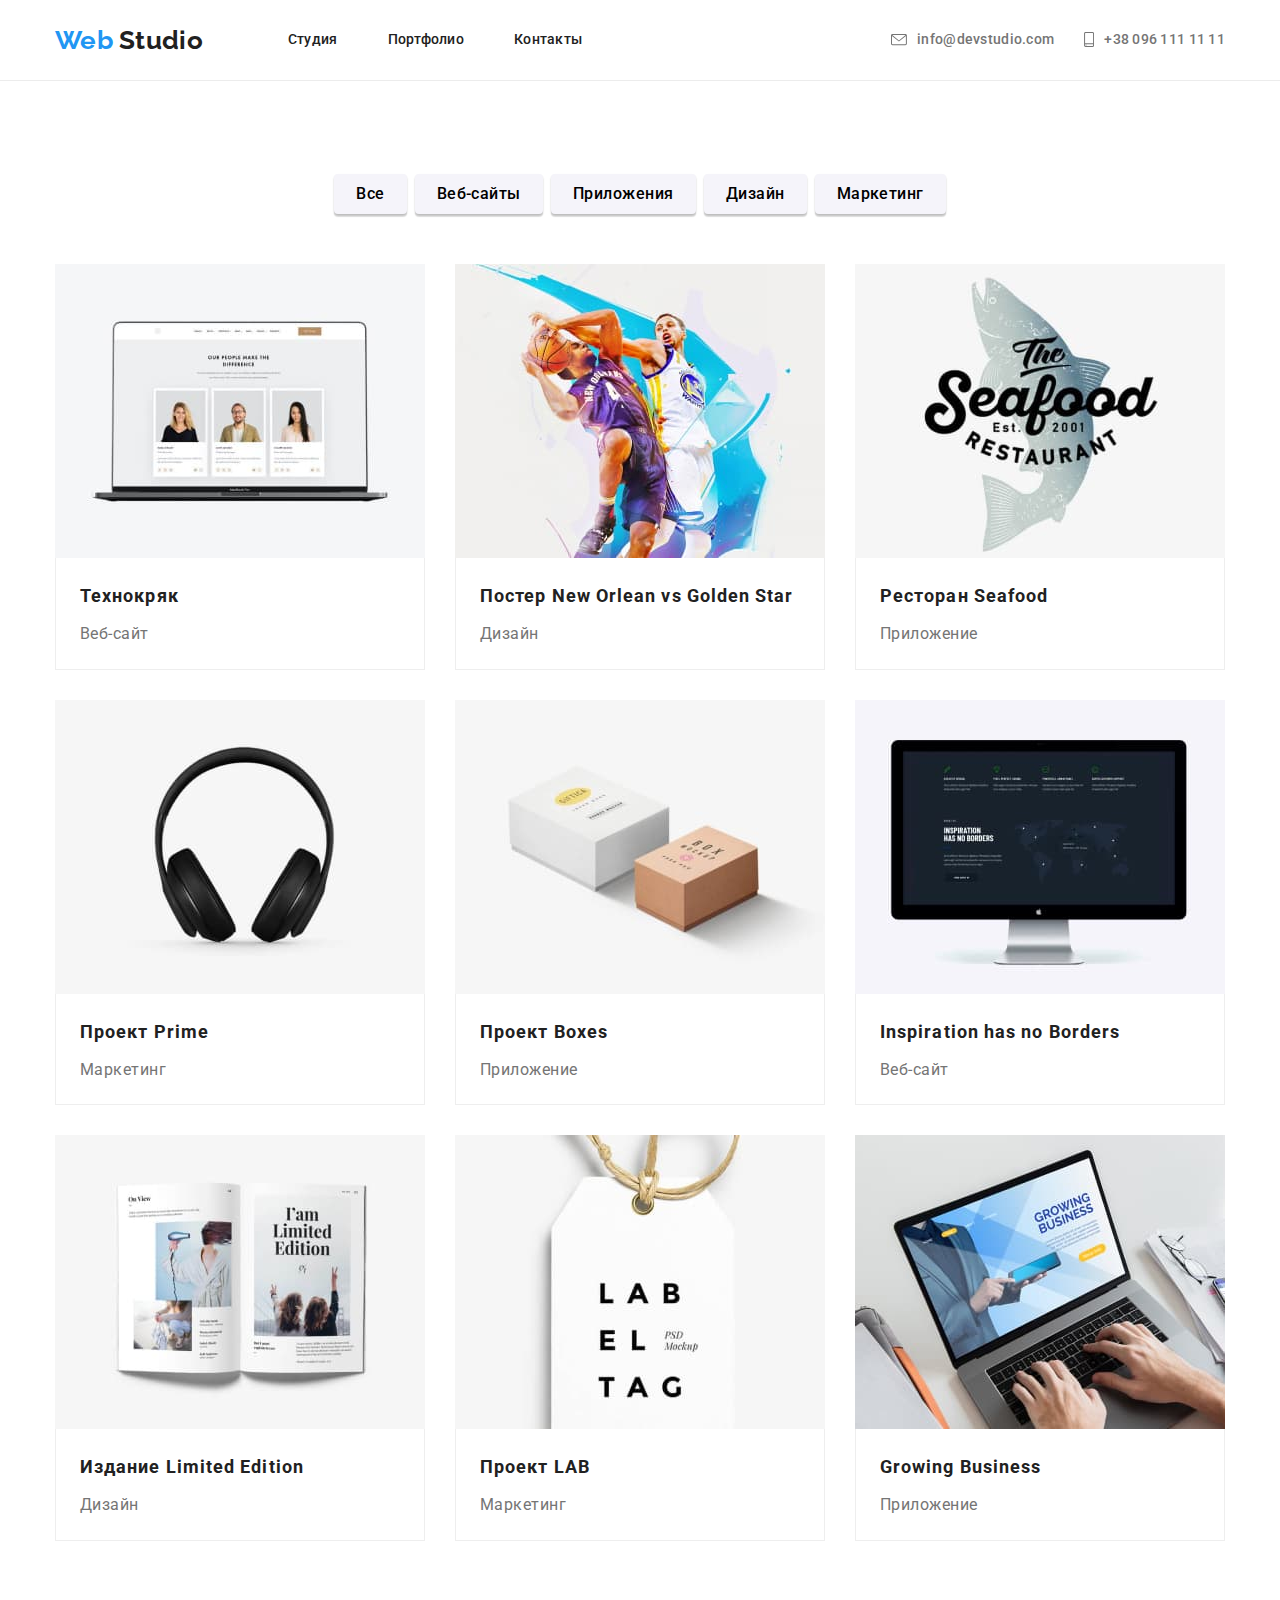
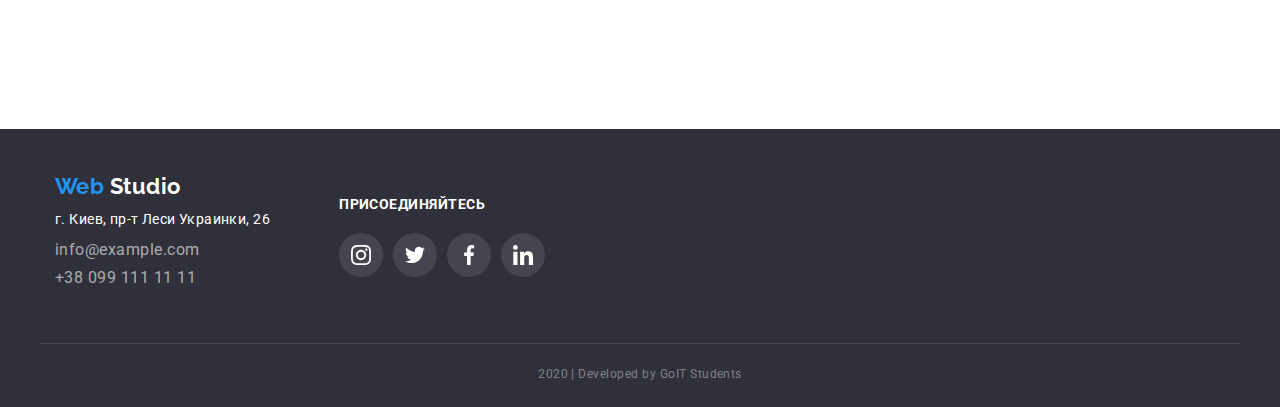
==== portfolio.html @ 7c138698 "Добавляет правильный переход при ХОВЕРЕ на СВГ" ====
<!DOCTYPE html>
<html lang="ru">
  <head>
    <meta charset="UTF-8" />
    <meta name="viewport" content="width=device-width, initial-scale=1.0" />
    <title>Portfolio</title>
    <link
      href="https://fonts.googleapis.com/css2?family=Raleway:wght@700&family=Roboto:wght@400;500;700;900&display=swap"
      rel="stylesheet"
    />
    <link
      rel="stylesheet"
      href="https://cdnjs.cloudflare.com/ajax/libs/modern-normalize/0.6.0/modern-normalize.min.css"
    />

    <link rel="stylesheet" href="./css/styles.css" />
    <!-- <link rel="stylesheet" href="./css/development.css" /> -->
  </head>
  <body>
    <!-- Шапка сайта -->
    <header class="nav">
      <div class="container">
        <nav class="nav-links main">
          <a class="logo" href="./index.html">
            <span class="logo-web">Web</span>
            <span class="logo-studio">Studio</span>
          </a>
          <ul class="nav-list">
            <li class="nav-list-item">
              <a class="item" href="./index.html">Студия</a>
            </li>
            <li class="nav-list-item">
              <a class="item" href="./portfolio.html">Портфолио</a>
            </li>
            <li class="nav-list-item"><a class="item" href="#">Контакты</a></li>
          </ul>

          <ul class="adress">
            <li class="adress-list">
              <a class="adress-header" href="mailto:info@devstudio.com">
                <svg class="icon-header" width="16" height="12">
                  <use href="./images/sprite.svg#icon-letter"></use>
                </svg>
                info@devstudio.com</a
              >
            </li>
            <li class="adress-list">
              <a class="adress-header" href="tel:+380961111111">
                <svg class="icon-header" width="10" height="15">
                  <use href="./images/sprite.svg#icon-smartphone"></use>
                </svg>
                +38 096 111 11 11</a
              >
            </li>
          </ul>
        </nav>
      </div>
    </header>

    <!-- Меин -->
    <main>
      <!-- Виды услуг -->
      <section class="container services">
        <h1 class="service-title">Наши работы</h1>
        <div class="service-div">
          <ul class="list-services">
            <li class="list-filter">
              <button class="filter" type="button">Все</button>
            </li>
            <li class="list-filter">
              <button class="filter" type="button">Веб-сайты</button>
            </li>
            <li class="list-filter">
              <button class="filter" type="button">
                Приложения
              </button>
            </li>
            <li class="list-filter">
              <button class="filter" type="button">Дизайн</button>
            </li>
            <li class="list-filter">
              <button class="filter" type="button">Маркетинг</button>
            </li>
          </ul>
        </div>

        <!-- Список проектов -->
        <div class="wrap-container">
          <ul class="list-projects">
            <li class="card">
              <a class="projects-item" href="#">
                <div class="projects-thumb">
                  <img
                    src="./images/technokryak.jpg"
                    alt="Сотрудники компании Технокряк"
                    width="370"
                    height="294"
                  />
                  <div class="projects-overlay">
                    <p class="hover-shadow">
                      Технокряк это современная площадка распространения
                      коронавируса. Компании используют эту платформу для
                      цифрового шпионажа и атак на защищённые сервера
                      конкурентов.
                    </p>
                  </div>
                </div>
                <div class="card-content">
                  <h2 class="title-projects">Технокряк</h2>
                  <p class="portfolio">Веб-сайт</p>
                </div>
              </a>
            </li>
            <li class="card">
              <a class="projects-item" href="#">
                <div class="projects-thumb">
                  <img
                    src="./images/neworleannba.jpg"
                    alt="Баскетболисты"
                    width="370"
                    height="294"
                  />
                  <div class="projects-overlay">
                    <p class="hover-shadow">
                      Технокряк это современная площадка распространения
                      коронавируса. Компании используют эту платформу для
                      цифрового шпионажа и атак на защищённые сервера
                      конкурентов.
                    </p>
                  </div>
                </div>
                <div class="card-content">
                  <h2 class="title-projects">
                    Постер New Orlean vs Golden Star
                  </h2>
                  <p class="portfolio">Дизайн</p>
                </div>
              </a>
            </li>
            <li class="card">
              <a class="projects-item" href="#">
                <div class="projects-thumb">
                  <img
                    src="./images/restoranseafood.jpg"
                    alt="Ресторан Seafood"
                    width="370"
                    height="294"
                  />
                  <div class="projects-overlay">
                    <p class="hover-shadow">
                      Технокряк это современная площадка распространения
                      коронавируса. Компании используют эту платформу для
                      цифрового шпионажа и атак на защищённые сервера
                      конкурентов.
                    </p>
                  </div>
                </div>
                <div class="card-content">
                  <h2 class="title-projects">Ресторан Seafood</h2>
                  <p class="portfolio">Приложение</p>
                </div>
              </a>
            </li>
            <li class="card">
              <a class="projects-item" href="#">
                <div class="projects-thumb">
                  <img
                    src="./images/proektprime.jpg"
                    alt="Наушники"
                    width="370"
                    height="294"
                  />
                  <div class="projects-overlay">
                    <p class="hover-shadow">
                      Технокряк это современная площадка распространения
                      коронавируса. Компании используют эту платформу для
                      цифрового шпионажа и атак на защищённые сервера
                      конкурентов.
                    </p>
                  </div>
                </div>
                <div class="card-content">
                  <h2 class="title-projects">Проект Prime</h2>
                  <p class="portfolio">Маркетинг</p>
                </div>
              </a>
            </li>
            <li class="card">
              <a class="projects-item" href="#">
                <div class="projects-thumb">
                  <img
                    src="./images/proektboxes.jpg"
                    alt="Две коробки"
                    width="370"
                    height="294"
                  />
                  <div class="projects-overlay">
                    <p class="hover-shadow">
                      Технокряк это современная площадка распространения
                      коронавируса. Компании используют эту платформу для
                      цифрового шпионажа и атак на защищённые сервера
                      конкурентов.
                    </p>
                  </div>
                </div>
                <div class="card-content">
                  <h2 class="title-projects">Проект Boxes</h2>
                  <p class="portfolio">Приложение</p>
                </div>
              </a>
            </li>
            <li class="card">
              <a class="projects-item" href="#">
                <div class="projects-thumb">
                  <img
                    src="./images/monitor.jpg"
                    alt="Монитор"
                    width="370"
                    height="294"
                  />
                  <div class="projects-overlay">
                    <p class="hover-shadow">
                      Технокряк это современная площадка распространения
                      коронавируса. Компании используют эту платформу для
                      цифрового шпионажа и атак на защищённые сервера
                      конкурентов.
                    </p>
                  </div>
                </div>
                <div class="card-content">
                  <h2 class="title-projects">Inspiration has no Borders</h2>
                  <p class="portfolio">Веб-сайт</p>
                  <!--  -->
                </div>
              </a>
            </li>
            <li class="card">
              <a class="projects-item" href="#">
                <div class="projects-thumb">
                  <img
                    src="./images/izdanielimited.jpg"
                    alt="Раскрытая книга"
                    width="370"
                    height="294"
                  />
                  <div class="projects-overlay">
                    <p class="hover-shadow">
                      Технокряк это современная площадка распространения
                      коронавируса. Компании используют эту платформу для
                      цифрового шпионажа и атак на защищённые сервера
                      конкурентов.
                    </p>
                  </div>
                </div>
                <div class="card-content">
                  <h2 class="title-projects">Издание Limited Edition</h2>
                  <p class="portfolio">Дизайн</p>
                </div>
              </a>
            </li>
            <li class="card">
              <a class="projects-item" href="#">
                <div class="projects-thumb">
                  <img
                    src="./images/proectlab.jpg"
                    alt="Лейба"
                    width="370"
                    height="294"
                  />
                  <div class="projects-overlay">
                    <p class="hover-shadow">
                      Технокряк это современная площадка распространения
                      коронавируса. Компании используют эту платформу для
                      цифрового шпионажа и атак на защищённые сервера
                      конкурентов.
                    </p>
                  </div>
                </div>
                <div class="card-content">
                  <h2 class="title-projects">Проект LAB</h2>
                  <p class="portfolio">Маркетинг</p>
                </div>
              </a>
            </li>
            <li class="card">
              <a class="projects-item" href="#">
                <div class="projects-thumb">
                  <img
                    src="./images/growingbusiness.jpg"
                    alt="Ноутбук"
                    width="370"
                    height="294"
                  />
                  <div class="projects-overlay">
                    <p class="hover-shadow">
                      Технокряк это современная площадка распространения
                      коронавируса. Компании используют эту платформу для
                      цифрового шпионажа и атак на защищённые сервера
                      конкурентов.
                    </p>
                  </div>
                </div>
                <div class="card-content">
                  <h2 class="title-projects">Growing Business</h2>
                  <p class="portfolio">Приложение</p>
                </div>
              </a>
            </li>
          </ul>
        </div>
      </section>
    </main>

    <!-- Футер -->
    <footer class="footer">
      <div class="container bottom">
        <div class="footer-container-first">
          <p class="logo-footer">
            <span class="logo-web">Web</span>
            <span class="logo-studio-footer">Studio</span>
          </p>
          <address class="adress-footer">
            <a class="footer-contacts" href="#"
              >г. Киев, пр-т Леси Украинки, 26</a
            >
          </address>
          <ul class="footer-padding">
            <li class="footer-mail">
              <a href="mailto:info@example.com">info@example.com</a>
            </li>
            <li class="footer-tel">
              <a href="tel:+380991111111">+38 099 111 11 11</a>
            </li>
          </ul>
        </div>

        <div class="footer-container-second">
          <p class="connect"><b>присоединяйтесь</b></p>
          <ul class="footer-list">
            <li class="social-list">
              <a class="social-links-footer" href="#" aria-label="Instagram">
                <svg class="icon instagram-footer">
                  <use href="./images/sprite.svg#icon-instagram"></use>
                </svg>
              </a>
            </li>
            <li class="social-list">
              <a
                class="social-links-footer twitter-footer"
                href="#"
                aria-label="Twitter"
              >
                <svg class="icon twitter-footer">
                  <use href="./images/sprite.svg#icon-twitter"></use>
                </svg>
              </a>
            </li>
            <li class="social-list">
              <a
                class="social-links-footer facebook-footer"
                href="#"
                aria-label="Facebook"
              >
                <svg class="icon facebook-footer">
                  <use href="./images/sprite.svg#icon-facebook"></use>
                </svg>
              </a>
            </li>
            <li class="social-list">
              <a
                class="social-links-footer linkedin-footer"
                href="#"
                aria-label="Linkedin"
              >
                <svg class="icon linkedin-footer">
                  <use href="./images/sprite.svg#icon-linkedin"></use>
                </svg>
              </a>
            </li>
          </ul>
        </div>
      </div>
      <p class="copyright">2020 | Developed by GoIT Students</p>
    </footer>
  </body>
</html>
---- css/styles.css ----
:root {
  --title-text-color-primary: #212121;
  --title-text-color-secondary: #757575;
  --accent-color: #2196f3;
  --primary-white-color: #ffffff;
  --secondary-gray-color: #f5f4fa;
  --footer-color: #2f303a;
  --timing-function: cubic-bezier(0.4, 0, 0.2, 1);
  --svg-main-color: #afb1b8;
}

html {
  box-sizing: border-box;
}

*,
*:before,
*:after {
  box-sizing: inherit;
}

/* Основные цвета на странице */
body {
  background-color: var(--primary-white-color);
  color: var(--title-text-color-primary);
  font-family: Roboto, sans-serif;
  letter-spacing: 0.03em;
}

button {
  border: none;
  outline: none;
  background-color: none;

  font-family: inherit;
  font-weight: 500;
  font-size: 16px;
  line-height: 1.62;
  letter-spacing: 0.03em;

  cursor: pointer;
}

a {
  text-decoration: none;
  color: inherit;
}

address {
  font-style: inherit;
}

* {
  margin: 0;
  padding: 0;
}

footer {
  background-color: var(--footer-color);
}

img {
  display: block;
  min-width: 100%;
  height: auto;
}
/* Хэдер INDEX и PORTFOLIO*/
.nav {
  font-weight: 500;
  font-size: 14px;
  line-height: 1.14;
  letter-spacing: 0.02em;
  margin: auto;

  border-bottom: 1px solid #ececec;
}

.container {
  padding-left: 15px;
  padding-right: 15px;

  width: 1200px;

  margin: auto;
}

.container.main,
.container.apps,
.container.team,
.container.clients {
  text-align: center;
}

.container-footer {
  display: flex;
  align-items: center;
}

.our-team {
  background-color: var(--secondary-gray-color);
}

.margin-item {
  padding-top: 94px;
  padding-bottom: 50px;

  font-size: 36px;
  line-height: 1.17;
}

.nav-links {
  display: flex;
  align-items: center;
}

.services {
  margin-bottom: 94px;
}

.service-div {
  display: flex;
  justify-content: center;

  padding-top: 93px;
  padding-bottom: 50px;
}

.padding-item {
  padding-top: 94px;
  padding-bottom: 50px;

  font-size: 36px;
  line-height: 1.17;
}

/* Лого INDEX и PORTFOLIO*/
.logo {
  display: block;
  margin-right: 85px;

  font-family: Raleway;
  font-weight: 700;
  font-size: 26px;
  line-height: 1.19;
}

.logo-web {
  color: var(--accent-color);
}

.logo-studio {
  color: var(--title-text-color-primary);
}

.logo-footer {
  padding-bottom: 8px;

  font-family: Raleway;
  font-weight: 700;
  font-size: 22px;
  line-height: 1.18;
  text-decoration: none;
}

.logo-studio-footer {
  color: var(--primary-white-color);
}

/* Навигация */

.nav-list {
  list-style: none;

  display: flex;
}

.nav-list-item {
  margin-right: 50px;
}

.nav-list-item:last-child {
  margin-right: 0;
}

.item {
  position: relative;
  display: block;
  padding-top: 32px;
  padding-bottom: 32px;

  color: var(--title-text-color-primary);
  text-decoration: none;

  transition: color 250ms var(--timing-function);
}

.item:hover,
.item:focus {
  color: var(--accent-color);
}

.item:after,
.item:after {
  position: absolute;
  content: "";
  bottom: 0;
  left: 0;

  opacity: 0;

  height: 4px;
  width: 100%;
  background-color: var(--accent-color);
  border-radius: 2px;

  transition: opacity 250ms var(--timing-function);
}

.item:hover:after,
.item:focus:after {
  opacity: 1;
}

/* Адресс INDEX и PORTFOLIO */

.adress {
  list-style: none;

  display: flex;
  margin-left: auto;
}

.adress-list {
  margin-right: 30px;
}

.adress-list:last-child {
  margin-right: 0;
}

.adress-header {
  color: var(--title-text-color-secondary);

  display: inline-flex;
  align-items: center;
  padding-top: 32px;
  padding-bottom: 32px;

  transition: --color4 250ms var(--timing-function),
    color 250ms var(--timing-function);
}

.adress-header:hover,
.adress-header:focus-within {
  color: var(--accent-color);
  --color4: var(--accent-color);
}

/* Оформление иконок Studio */

.social-links {
  display: flex;
  justify-content: center;
  align-items: center;
  height: 44px;
  width: 44px;

  border-radius: 50%;

  padding: 0;
  border: none;

  transition: background-color 250ms var(--timing-function),
    --color3 250ms var(--timing-function);
}

.social-links:hover,
.social-links:focus {
  background-color: var(--accent-color);
  --color3: var(--primary-white-color);
}

.icon {
  width: 20px;
  height: 20px;

  fill: var(--svg-main-color);
  transition: fill 250ms var(--timing-function);
}

.icon-header {
  margin-right: 10px;
  fill: currentColor;
}

.social-links:hover .icon,
.social-links:focus .icon {
  fill: var(--primary-white-color);
}

/* Оформление ИКОНОК в НАШИ КЛИЕНТЫ */

.icon-customers {
  fill: var(--svg-main-color);
  transition: fill 250ms var(--timing-function);
}

.customers:hover .icon-customers,
.customers:focus .icon-customers {
  fill: var(--accent-color);
}

.adress-footer {
  color: var(--primary-white-color);
  padding-bottom: 9px;
}

.footer-contacts {
  font-size: 14px;
  line-height: 1.71;

  letter-spacing: 0.03em;

  color: var(--primary-white-color);

  transition: color 250ms var(--timing-function);
}

.footer-contacts:hover,
.footer-contacts:focus {
  color: var(--accent-color);
}

.footer-mail {
  color: rgba(255, 255, 255, 0.6);
  padding-bottom: 9px;
  transition: color 250ms var(--timing-function);
}

.footer-mail:hover,
.footer-mail:focus-within {
  color: var(--accent-color);
}

.footer-tel {
  color: rgba(255, 255, 255, 0.6);
  transition: color 250ms var(--timing-function);
}

.footer-tel:hover,
.footer-tel:focus-within {
  color: var(--accent-color);
}

.footer-padding {
  padding-bottom: 28px;
  list-style: none;
}

/* Main INDEX */

.main-title {
  color: var(--primary-white-color);

  font-weight: 900;
  font-size: 44px;
  line-height: 1.36;
  letter-spacing: 0.06em;
  text-transform: uppercase;

  padding-top: 200px;
  padding-bottom: 30px;

  width: 696px;

  margin-left: auto;
  margin-right: auto;
}

.button-primary {
  display: inline-block;

  min-width: 200px;

  margin-bottom: 200px;

  border-radius: 4px;

  box-shadow: 0px 4px 4px rgba(0, 0, 0, 0.15);

  line-height: 3;

  color: var(--primary-white-color);
  background-color: var(--accent-color);
}

.button-primary:hover {
  color: var(--accent-color);
  background-color: var(--primary-white-color);
}

/* Main PORTFOLIO */

.filter {
  background-color: var(--secondary-gray-color);
  font-weight: 500;
  font-size: 16px;
  line-height: 1.73;

  border-radius: 4px;

  box-shadow: 0px 2px 2px rgba(0, 0, 0, 0.12), 0px 1px 2px rgba(0, 0, 0, 0.08),
    0px 3px 1px rgba(0, 0, 0, 0.1);

  padding: 6px 22px;

  transition: color 250ms var(--timing-function),
    background-color 250ms var(--timing-function);
}

.filter:hover,
.filter:focus {
  color: var(--primary-white-color);
  background-color: var(--accent-color);
}

.filter-item {
  margin-bottom: 50px;
}

.list-filter {
  margin-right: 8px;
}

.list-filter:last-child {
  margin-right: 0;
}

.list-projects {
  list-style: none;
  display: flex;
  flex-wrap: wrap;
}

.wrap-container {
  padding-bottom: 94px;
}

.projects-item {
  text-decoration: none;
  display: block;
}

.title-projects {
  font-size: 18px;
  line-height: 2;
  letter-spacing: 0.06em;

  padding-bottom: 5px;
}

.portfolio {
  color: var(--title-text-color-secondary);
  font-size: 16px;
  line-height: 1.87;
}

.card {
  width: 370px;
  margin-right: 30px;
  margin-bottom: 30px;
}

.card-content {
  border-left: 1px solid #eeeeee;
  border-right: 1px solid #eeeeee;
  border-bottom: 1px solid #eeeeee;
  padding: 20px 24px;
}

.card:nth-child(3n) {
  margin-right: 0;
}

.card:nth-last-child(-n + 3) {
  margin-bottom: 0;
}

.card:hover {
  box-shadow: 1px 4px 6px rgba(0, 0, 0, 0.16), 0px 4px 4px rgba(0, 0, 0, 0.06),
    0px 1px 1px rgba(0, 0, 0, 0.12);
}

/* Блок с картинкой в карточке */

.projects-thumb {
  position: relative;
  overflow: hidden;
}

.projects-overlay {
  position: absolute;

  width: 100%;
  height: 100%;

  background-color: rgba(33, 150, 243, 0.9);
  color: var(--primary-white-color);

  transition: transform 250ms var(--timing-function);
}

.card:hover .projects-overlay,
.card:focus-within .projects-overlay {
  transform: translateY(-100%);
}

.hover-shadow {
  position: absolute;
  display: flex;

  padding: 63px 24px;
  font-size: 18px;
  line-height: 1.56;
}

.service-title {
  display: none;
}

/* Преимущества INDEX */

.advantage {
  color: var(--title-text-color-primary);
}

.advantage-upper-title {
  position: absolute;
  width: 1px;
  height: 1px;
  margin: -1px;
  border: 0;
  padding: 0;
  clip: rect(0 0 0 0);
  overflow: hidden;
}

.advantage-bottom-title {
  margin-bottom: 10px;
}

.list {
  list-style: none;
  display: flex;

  padding-top: 94px;
  padding-bottom: 94px;
}

.list-employment {
  list-style: none;
  display: flex;

  padding-bottom: 94px;
}

.list-team {
  list-style: none;
  display: flex;

  padding-bottom: 94px;
}

.list-services {
  list-style: none;
  display: flex;
}

.clients-list-item {
  display: block;
  margin-right: 30px;
  background-color: #ffffff;
}

.list-item {
  display: block;
  margin-right: 30px;
  background-color: #ffffff;
}

.list-advantage {
  margin-right: 30px;
}

.list-advantage:last-child {
  margin: 0;
}

/* Оформление иконок */

.list-advantage div {
  display: flex;
  justify-content: center;
  align-items: center;
  height: 120px;
  background-color: var(--secondary-gray-color);
  border-radius: 4px;

  margin-bottom: 30px;
}

.icon-advantage {
  width: 70px;
  height: 70px;
}

.list-team > .list-item {
  box-shadow: 0px 2px 1px rgba(0, 0, 0, 0.2), 0px 1px 1px rgba(0, 0, 0, 0.14),
    0px 1px 3px rgba(0, 0, 0, 0.12);
  border-radius: 0px 0px 4px 4px;
}

.list-item:last-child {
  margin-right: 0;
}

.list-clients {
  list-style: none;
  display: flex;
  justify-content: space-between;

  padding-bottom: 94px;
}

.list-workers {
  list-style: none;
  display: flex;
  justify-content: center;

  padding-bottom: 24px;
}

.list-workers > li {
  margin-right: 10px;
}

.list-workers > li:last-child {
  margin-right: 0;
}

.advantage-words {
  color: var(--title-text-color-secondary);
}

/* Наша команда INDEX */

.workers {
  font-weight: 500;
  font-size: 16px;
  line-height: 1.19;

  padding-top: 30px;
  padding-bottom: 10px;
}

.speciality {
  color: var(--title-text-color-secondary);

  padding-bottom: 16px;
}

/* Клиенты INDEX */

.customers {
  display: flex;
  justify-content: center;
  align-items: center;
  width: 170px;
  height: 90px;
  color: var(--title-text-color-secondary);

  border: 1px solid #afb1b8;
  box-sizing: border-box;
  border-radius: 4px;

  transition: --color2 250ms var(--timing-function),
    --color3 250ms var(--timing-function),
    border-color 250ms var(--timing-function);
}

.customers:hover,
.customers:focus {
  border-color: var(--accent-color);
  --color2: var(--accent-color);
  --color3: var(--accent-color);
}

/* Футер INDEX и PORTFOLIO */

footer > .container {
  display: flex;
  align-items: center;

  border-bottom: 1px solid rgba(255, 255, 255, 0.1);
}

.connect {
  color: var(--primary-white-color);
  font-size: 14px;
  line-height: 1.14;
  text-transform: uppercase;

  padding-bottom: 20px;
}

.footer-list {
  list-style: none;
  display: flex;
}

.footer-container-first {
  padding-top: 45px;
  padding-bottom: 28px;

  margin-right: 69px;
}

.footer-container-second {
  padding-top: 57px;
  padding-bottom: 56px;
}

.social-links-footer {
  display: flex;
  justify-content: center;
  align-items: center;
  height: 44px;
  width: 44px;

  background-color: rgba(255, 255, 255, 0.1);
  border-radius: 50%;
  color: var(--primary-white-color);

  padding: 0;
  border: none;

  transition: background-color 250ms var(--timing-function);
}

.social-list:hover .social-links-footer,
.social-list:focus-within .socila-links-footer {
  background-color: var(--accent-color);
}

.instagram-footer,
.twitter-footer,
.facebook-footer,
.linkedin-footer {
  fill: var(--primary-white-color);
}

.social-list {
  margin-right: 10px;
}

.social-list:last-child {
  margin-right: 0;
}

.copyright {
  color: rgba(255, 255, 255, 0.4);

  font-size: 12px;
  line-height: 2;

  padding-top: 18px;
  padding-bottom: 21px;

  text-align: center;
}

footer > .container {
  border-bottom: 1px solid rgba(255, 255, 255, 0.1);
}

/* Фоновое изображение */
.main-foto {
  height: 600px;
  max-width: 1600px;
  background-image: linear-gradient(
      to right,
      rgba(47, 48, 58, 0.8),
      rgba(47, 48, 58, 0.8)
    ),
    url("../images/header.jpg");
  background-color: #2f303a;

  margin-right: auto;
  margin-left: auto;
  background-position: center;
}

/* Текст поверх картинки в Чем мы занимаемся */

.product-thumb {
  position: relative;
}

.absolute {
  display: flex;
  align-items: center;
  justify-content: center;

  position: absolute;
  bottom: 0;
  left: 50%;
  transform: translateX(-50%);

  min-width: 100%;
  min-height: 70px;
  font-weight: bold;
  font-size: 14px;
  line-height: 1.14;
  letter-spacing: 0.03em;
  text-transform: uppercase;
  color: var(--primary-white-color);

  background-image: linear-gradient(
    to right,
    rgba(47, 48, 58, 0.8),
    rgba(47, 48, 58, 0.8)
  );
}
---- css/development.css ----
.container {
  outline: 2px solid tomato;
}
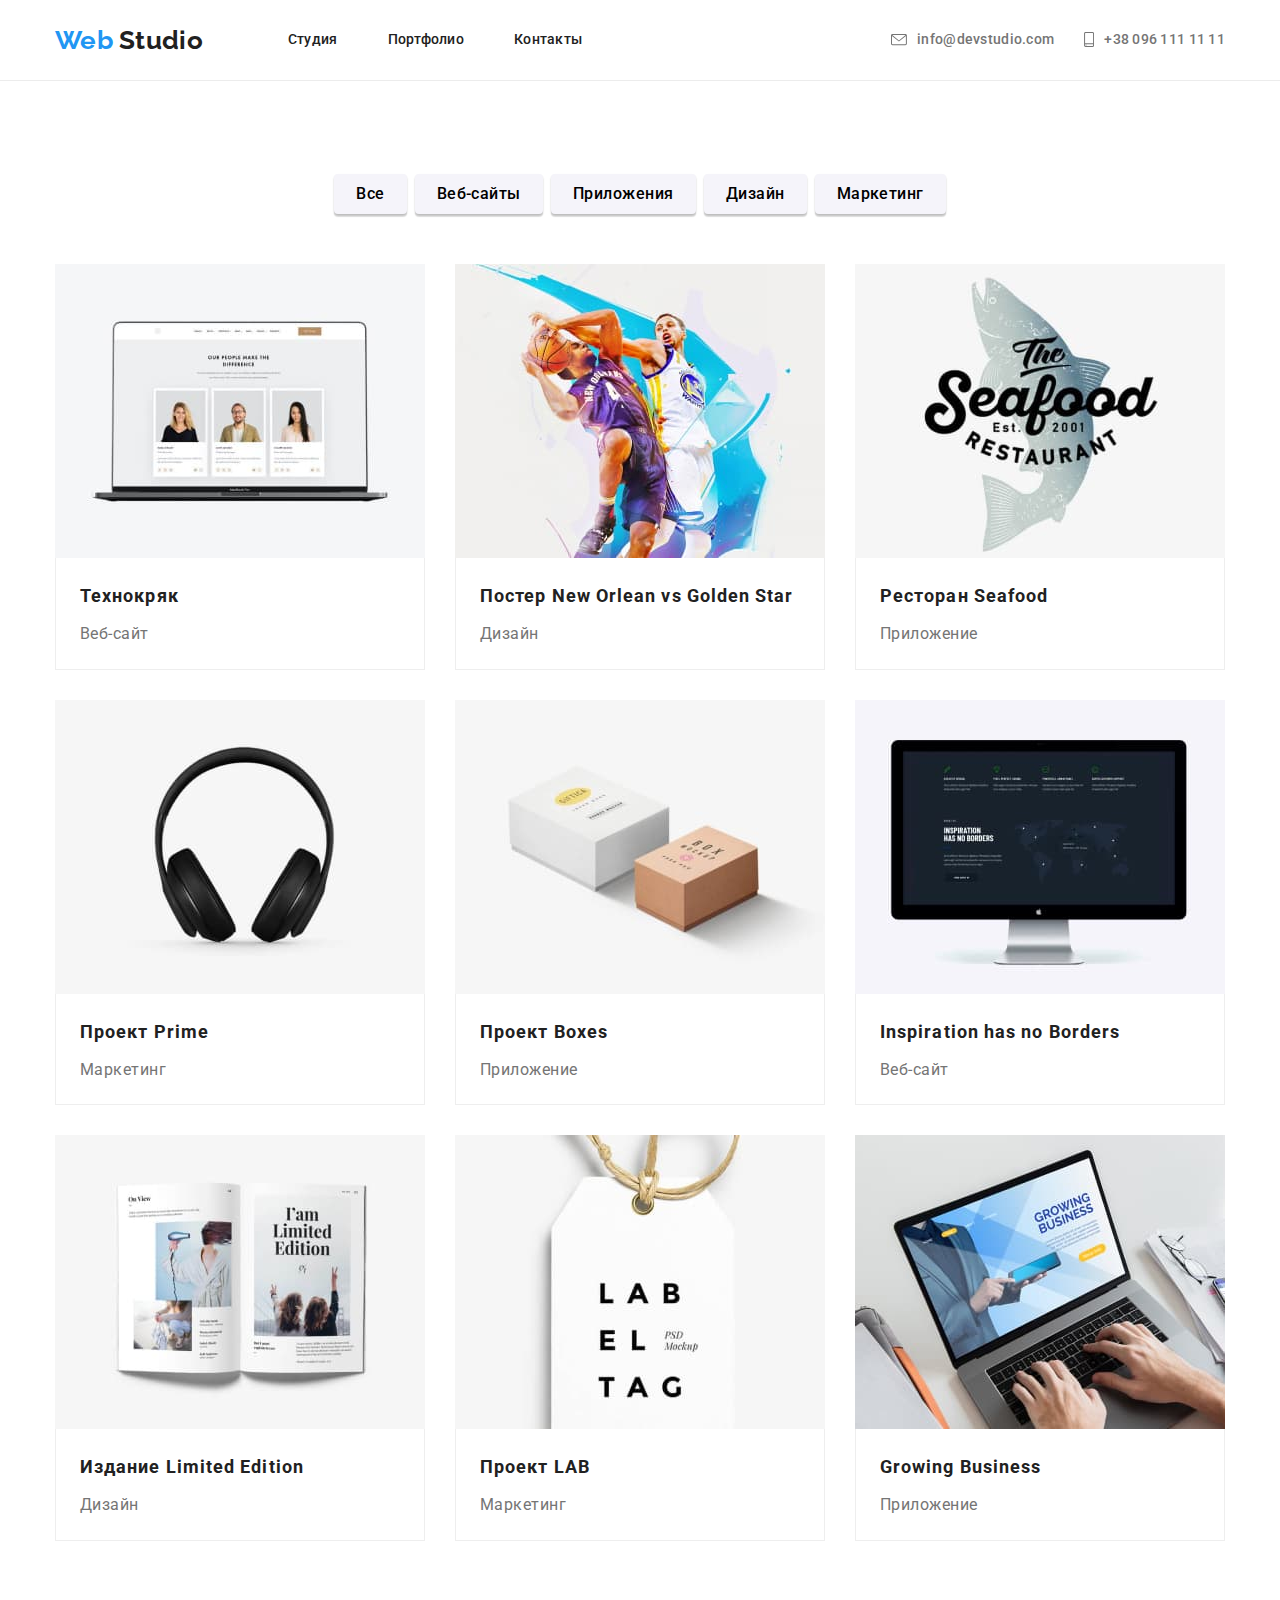
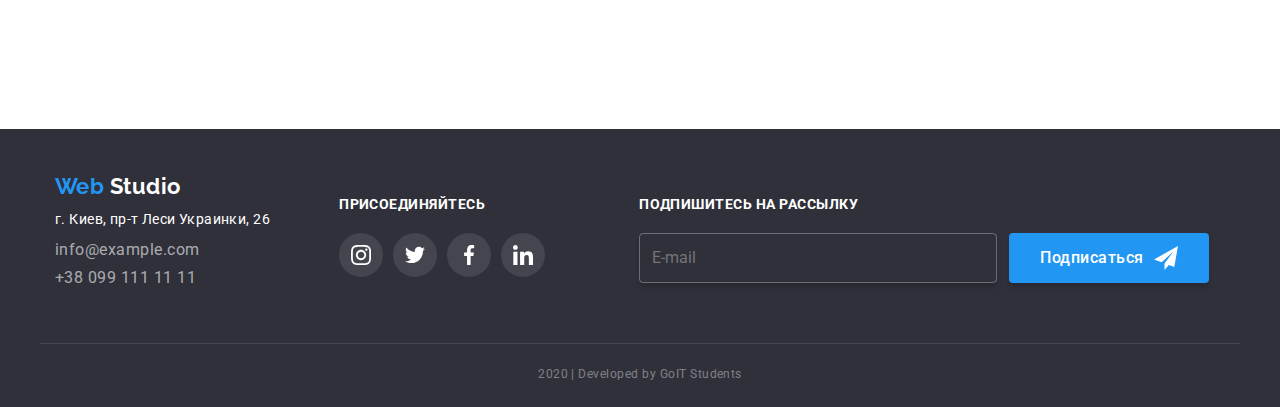
==== commit 2a065eeb: "Добавляет в модальное окно иконпки в input, текст в input плавно уезжает наверх и меняет цвет и разм" ====
--- a/portfolio.html
+++ b/portfolio.html
@@ -313,7 +313,7 @@
 
     <!-- Футер -->
     <footer class="footer">
-      <div class="container bottom">
+      <div class="container">
         <div class="footer-container-first">
           <p class="logo-footer">
             <span class="logo-web">Web</span>
@@ -379,6 +379,20 @@
             </li>
           </ul>
         </div>
+
+        <div class="footer-container-third">
+          <b class="connect">Подпишитесь на рассылку</b>
+
+          <form class="js-speaker-form" autocomplete="off">
+            <input
+              type="email"
+              name="email"
+              placeholder="E-mail"
+              class="form-field"
+            />
+          </form>
+        </div>
+        <button class="button-footer" type="submit">Подписаться</button>
       </div>
       <p class="copyright">2020 | Developed by GoIT Students</p>
     </footer>
--- a/css/styles.css
+++ b/css/styles.css
@@ -6,6 +6,7 @@
   --secondary-gray-color: #f5f4fa;
   --footer-color: #2f303a;
   --timing-function: cubic-bezier(0.4, 0, 0.2, 1);
+  --animation-duration: 250ms;
   --svg-main-color: #afb1b8;
 }
 
@@ -191,7 +192,7 @@
   color: var(--title-text-color-primary);
   text-decoration: none;
 
-  transition: color 250ms var(--timing-function);
+  transition: color var(--animation-duration) var(--timing-function);
 }
 
 .item:hover,
@@ -213,7 +214,7 @@
   background-color: var(--accent-color);
   border-radius: 2px;
 
-  transition: opacity 250ms var(--timing-function);
+  transition: opacity var(--animation-duration) var(--timing-function);
 }
 
 .item:hover:after,
@@ -246,8 +247,8 @@
   padding-top: 32px;
   padding-bottom: 32px;
 
-  transition: --color4 250ms var(--timing-function),
-    color 250ms var(--timing-function);
+  transition: --color4 var(--animation-duration) var(--timing-function),
+    color var(--animation-duration) var(--timing-function);
 }
 
 .adress-header:hover,
@@ -270,8 +271,8 @@
   padding: 0;
   border: none;
 
-  transition: background-color 250ms var(--timing-function),
-    --color3 250ms var(--timing-function);
+  transition: background-color var(--animation-duration) var(--timing-function),
+    --color3 var(--animation-duration) var(--timing-function);
 }
 
 .social-links:hover,
@@ -285,7 +286,7 @@
   height: 20px;
 
   fill: var(--svg-main-color);
-  transition: fill 250ms var(--timing-function);
+  transition: fill var(--animation-duration) var(--timing-function);
 }
 
 .icon-header {
@@ -302,7 +303,7 @@
 
 .icon-customers {
   fill: var(--svg-main-color);
-  transition: fill 250ms var(--timing-function);
+  transition: fill var(--animation-duration) var(--timing-function);
 }
 
 .customers:hover .icon-customers,
@@ -323,7 +324,7 @@
 
   color: var(--primary-white-color);
 
-  transition: color 250ms var(--timing-function);
+  transition: color var(--animation-duration) var(--timing-function);
 }
 
 .footer-contacts:hover,
@@ -334,7 +335,7 @@
 .footer-mail {
   color: rgba(255, 255, 255, 0.6);
   padding-bottom: 9px;
-  transition: color 250ms var(--timing-function);
+  transition: color var(--animation-duration) var(--timing-function);
 }
 
 .footer-mail:hover,
@@ -344,7 +345,7 @@
 
 .footer-tel {
   color: rgba(255, 255, 255, 0.6);
-  transition: color 250ms var(--timing-function);
+  transition: color var(--animation-duration) var(--timing-function);
 }
 
 .footer-tel:hover,
@@ -392,6 +393,9 @@
 
   color: var(--primary-white-color);
   background-color: var(--accent-color);
+
+  transition: color var(--animation-duration) var(--timing-function),
+    background-color var(--animation-duration) var(--timing-function);
 }
 
 .button-primary:hover {
@@ -414,8 +418,8 @@
 
   padding: 6px 22px;
 
-  transition: color 250ms var(--timing-function),
-    background-color 250ms var(--timing-function);
+  transition: color var(--animation-duration) var(--timing-function),
+    background-color var(--animation-duration) var(--timing-function);
 }
 
 .filter:hover,
@@ -507,7 +511,7 @@
   background-color: rgba(33, 150, 243, 0.9);
   color: var(--primary-white-color);
 
-  transition: transform 250ms var(--timing-function);
+  transition: transform var(--animation-duration) var(--timing-function);
 }
 
 .card:hover .projects-overlay,
@@ -683,9 +687,9 @@
   box-sizing: border-box;
   border-radius: 4px;
 
-  transition: --color2 250ms var(--timing-function),
-    --color3 250ms var(--timing-function),
-    border-color 250ms var(--timing-function);
+  transition: --color2 var(--animation-duration) var(--timing-function),
+    --color3 var(--animation-duration) var(--timing-function),
+    border-color var(--animation-duration) var(--timing-function);
 }
 
 .customers:hover,
@@ -728,6 +732,14 @@
 .footer-container-second {
   padding-top: 57px;
   padding-bottom: 56px;
+  margin-right: 94px;
+}
+
+.footer-container-third {
+  display: flex;
+  flex-direction: column;
+  padding-top: 57px;
+  padding-bottom: 50px;
 }
 
 .social-links-footer {
@@ -744,7 +756,7 @@
   padding: 0;
   border: none;
 
-  transition: background-color 250ms var(--timing-function);
+  transition: background-color var(--animation-duration) var(--timing-function);
 }
 
 .social-list:hover .social-links-footer,
@@ -831,3 +843,293 @@
     rgba(47, 48, 58, 0.8)
   );
 }
+
+/* Оформление формы в футере */
+
+.form-field {
+  padding: 18px 12px;
+  margin-right: 12px;
+  height: 50px;
+  min-width: 358px;
+
+  color: var(--primary-white-color);
+  background-color: transparent;
+  border: 1px solid rgba(255, 255, 255, 0.3);
+  box-shadow: 0px 4px 4px rgba(0, 0, 0, 0.15);
+  border-radius: 4px;
+}
+
+.button-footer {
+  position: relative;
+  display: inline-flex;
+  justify-content: center;
+  align-items: center;
+  padding: 10px 29px;
+
+  margin-top: 93px;
+  margin-bottom: 50px;
+  width: 200px;
+  height: 50px;
+
+  box-shadow: 0px 4px 4px rgba(0, 0, 0, 0.15);
+  border-radius: 4px;
+
+  background-color: var(--accent-color);
+  color: var(--primary-white-color);
+
+  transition: color var(--animation-duration) var(--timing-function),
+    background-color var(--animation-duration) var(--timing-function);
+
+  overflow: hidden;
+}
+
+.button-footer:after {
+  content: "";
+  display: inline-block;
+  width: 24px;
+  height: 24px;
+  margin-left: 10px;
+
+  background-image: url(../images/sendfooter.svg);
+
+  transition: transform var(--animation-duration) var(--timing-function);
+}
+
+.button-footer:before {
+  position: absolute;
+  left: 135px;
+  content: "";
+  display: inline-block;
+  width: 24px;
+  height: 24px;
+  margin-left: 10px;
+
+  background-image: url(../images/sendfooter2.svg);
+
+  transform: translateY(40px);
+
+  transition: transform var(--animation-duration) var(--timing-function);
+}
+
+.button-footer:hover::after,
+.buttom-footer:focus:after {
+  transform: translateY(-40px);
+}
+
+.button-footer:hover::before,
+.button-footer:focus::before {
+  transform: translateY(0px);
+}
+
+.button-footer:hover,
+.button-footer:focus {
+  background-color: var(--primary-white-color);
+  color: var(--accent-color);
+}
+
+.modal-text {
+  font-weight: 700;
+  font-size: 20px;
+  line-height: 1.15;
+
+  margin-bottom: 12px;
+}
+
+/* Оформление бэкдропа в основной секции */
+
+.backdrop {
+  position: fixed;
+  top: 0;
+  left: 0;
+  width: 100%;
+  height: 100%;
+  background-color: rgba(0, 0, 0, 0.2);
+
+  transition: var(--animation-duration) var(--timing-function);
+
+  z-index: 1;
+}
+
+.backdrop.is-hidden {
+  opacity: 0;
+  pointer-events: none;
+}
+
+.modal {
+  position: absolute;
+  top: 50%;
+  left: 50%;
+  transform: translate(-50%, -50%);
+
+  padding: 40px;
+  min-height: 581px;
+  min-width: 528px;
+
+  background-color: var(--primary-white-color);
+  box-shadow: 0px 2px 1px rgba(0, 0, 0, 0.2), 0px 1px 1px rgba(0, 0, 0, 0.14),
+    0px 1px 3px rgba(0, 0, 0, 0.12);
+  border-radius: 4px;
+}
+
+/* Оформление модального окна при бэкдропе */
+
+.form {
+  margin-top: 30px;
+}
+
+.form textarea {
+  resize: none;
+  min-width: 100%;
+  min-height: 120px;
+
+  border: 1px solid rgba(33, 33, 33, 0.2);
+  border-radius: 4px;
+}
+
+.form-field-backdrop {
+  display: flex;
+  flex-direction: column;
+  align-items: start;
+  margin-bottom: 28px;
+}
+
+.form-field-backdrop label {
+  margin-bottom: 4px;
+}
+
+.form-field-backdrop input {
+  height: 40px;
+  width: 100%;
+
+  padding: 16px 12px 16px 42px;
+
+  border: 1px solid rgba(33, 33, 33, 0.2);
+  border-radius: 4px;
+}
+
+.form-field-backdrop:first-child {
+  margin-top: 12px;
+}
+
+.textarea-block {
+  display: flex;
+  flex-direction: column;
+  align-items: start;
+
+  margin-bottom: 20px;
+}
+
+.textarea-block label {
+  margin-bottom: 4px;
+}
+
+.textarea-block textarea {
+  padding: 12px 16px;
+}
+
+.policy {
+  margin-bottom: 30px;
+}
+
+.policy-terms {
+  text-decoration: underline;
+  color: var(--accent-color);
+
+  transition: color var(--animation-duration) var(--timing-function);
+}
+
+.policy-terms:hover,
+.policy-terms:focus {
+  color: green;
+}
+
+.button-send {
+  display: inline-block;
+
+  min-width: 200px;
+
+  border-radius: 4px;
+
+  box-shadow: 0px 4px 4px rgba(0, 0, 0, 0.15);
+
+  line-height: 3;
+
+  color: var(--primary-white-color);
+  background-color: var(--accent-color);
+
+  transition: color var(--animation-duration) var(--timing-function),
+    background-color var(--animation-duration) var(--timing-function);
+}
+
+.button-send:hover,
+.button-send:focus {
+  color: var(--accent-color);
+  background-color: var(--primary-white-color);
+}
+
+/* Оформление иконок в бэкдропе */
+
+.icon-modal {
+  position: absolute;
+  width: 18px;
+  height: 18px;
+
+  right: 8px;
+  top: 8px;
+
+  background: var(--primary-white-color);
+}
+
+.modal .icon-modal {
+  width: 30px;
+  height: 30px;
+
+  --color2: rgba(0, 0, 0, 0.1);
+  --color3: var(--title-text-color-primary);
+
+  transition: --color3 var(--animation-duration) var(--timing-function);
+}
+
+.icon-modal:hover {
+  --color3: #2196f3;
+}
+
+.icon-modal-input {
+  position: absolute;
+
+  width: 18px;
+  height: 18px;
+
+  transition: fill var(--animation-duration) var(--timing-function);
+  transform: translate(14px, 12px);
+}
+
+.form-field-backdrop:hover .icon-modal-input,
+.form-field-backdrop:focus-within .icon-modal-input {
+  fill: var(--accent-color);
+}
+
+.label-absolute {
+  position: absolute;
+
+  font-size: 14px;
+  line-height: 1.15;
+  letter-spacing: 0.01em;
+
+  /* color: var(--title-text-color-secondary); */
+
+  transform: translate(45px, 13px);
+
+  transition: transform var(--animation-duration) var(--timing-function),
+    color var(--animation-duration) var(--timing-function),
+    font-size var(--animation-duration) var(--timing-function),
+    line-height var(--animation-duration) var(--timing-function);
+}
+
+.form-field-backdrop:hover > .label-absolute,
+.form-field-backdrop:focus-within > .label-absolute {
+  transform: translate(15px, -20px);
+  color: var(--accent-color);
+  font-size: 12px;
+  line-height: 1.17;
+}
--- a/css/development.css
+++ b/css/development.css
@@ -1,3 +1,7 @@
 .container {
   outline: 2px solid tomato;
 }
+
+.form {
+  outline: 1px solid red;
+}
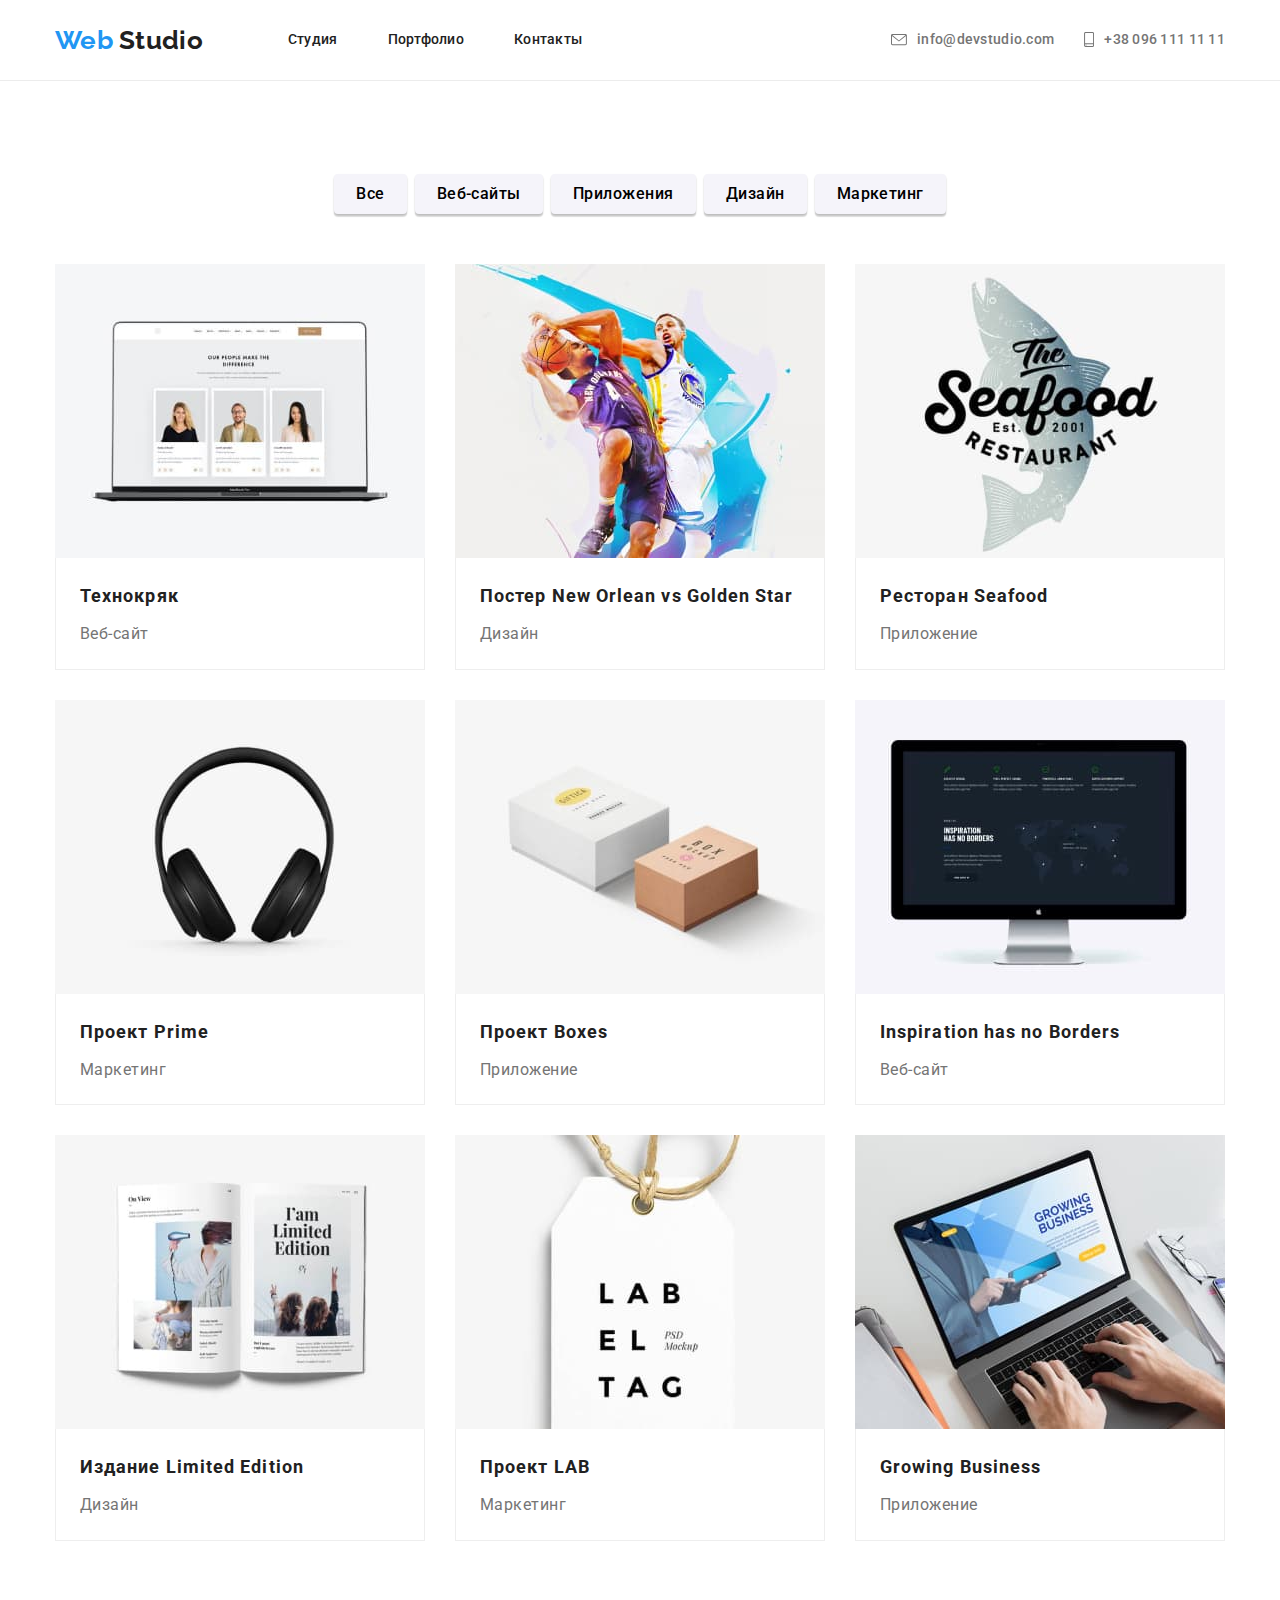
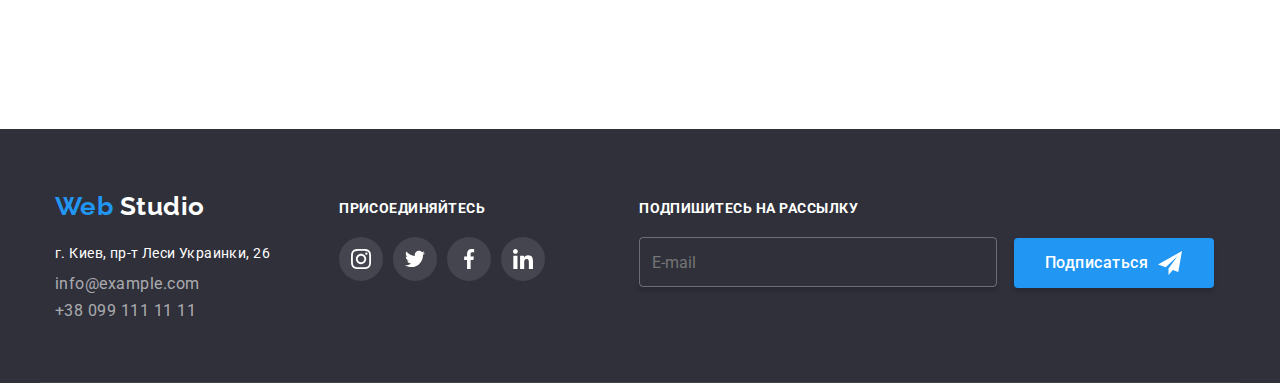
==== commit e6149cc1: "Добавляет папку JS , исправляет в форме в инпуте цвет бордера при фокусе" ====
--- a/portfolio.html
+++ b/portfolio.html
@@ -316,8 +316,10 @@
       <div class="container">
         <div class="footer-container-first">
           <p class="logo-footer">
-            <span class="logo-web">Web</span>
-            <span class="logo-studio-footer">Studio</span>
+            <a href="#">
+              <span class="logo-web">Web</span>
+              <span class="logo-studio-footer">Studio</span>
+            </a>
           </p>
           <address class="adress-footer">
             <a class="footer-contacts" href="#"
@@ -334,67 +336,69 @@
           </ul>
         </div>
 
-        <div class="footer-container-second">
-          <p class="connect"><b>присоединяйтесь</b></p>
-          <ul class="footer-list">
-            <li class="social-list">
-              <a class="social-links-footer" href="#" aria-label="Instagram">
-                <svg class="icon instagram-footer">
-                  <use href="./images/sprite.svg#icon-instagram"></use>
-                </svg>
-              </a>
-            </li>
-            <li class="social-list">
-              <a
-                class="social-links-footer twitter-footer"
-                href="#"
-                aria-label="Twitter"
-              >
-                <svg class="icon twitter-footer">
-                  <use href="./images/sprite.svg#icon-twitter"></use>
-                </svg>
-              </a>
-            </li>
-            <li class="social-list">
-              <a
-                class="social-links-footer facebook-footer"
-                href="#"
-                aria-label="Facebook"
-              >
-                <svg class="icon facebook-footer">
-                  <use href="./images/sprite.svg#icon-facebook"></use>
-                </svg>
-              </a>
-            </li>
-            <li class="social-list">
-              <a
-                class="social-links-footer linkedin-footer"
-                href="#"
-                aria-label="Linkedin"
-              >
-                <svg class="icon linkedin-footer">
-                  <use href="./images/sprite.svg#icon-linkedin"></use>
-                </svg>
-              </a>
-            </li>
-          </ul>
+        <div class="footer-flex">
+          <div class="footer-container-second">
+            <p class="connect"><b>присоединяйтесь</b></p>
+            <ul class="footer-list">
+              <li class="social-list">
+                <a class="social-links-footer" href="#" aria-label="Instagram">
+                  <svg class="icon instagram-footer">
+                    <use href="./images/sprite.svg#icon-instagram"></use>
+                  </svg>
+                </a>
+              </li>
+              <li class="social-list">
+                <a
+                  class="social-links-footer twitter-footer"
+                  href="#"
+                  aria-label="Twitter"
+                >
+                  <svg class="icon twitter-footer">
+                    <use href="./images/sprite.svg#icon-twitter"></use>
+                  </svg>
+                </a>
+              </li>
+              <li class="social-list">
+                <a
+                  class="social-links-footer facebook-footer"
+                  href="#"
+                  aria-label="Facebook"
+                >
+                  <svg class="icon facebook-footer">
+                    <use href="./images/sprite.svg#icon-facebook"></use>
+                  </svg>
+                </a>
+              </li>
+              <li class="social-list">
+                <a
+                  class="social-links-footer linkedin-footer"
+                  href="#"
+                  aria-label="Linkedin"
+                >
+                  <svg class="icon linkedin-footer">
+                    <use href="./images/sprite.svg#icon-linkedin"></use>
+                  </svg>
+                </a>
+              </li>
+            </ul>
+          </div>
+
+          <div class="footer-container-third">
+            <b class="connect">Подпишитесь на рассылку</b>
+
+            <form class="js-speaker-form" autocomplete="off">
+              <input
+                type="email"
+                name="email"
+                placeholder="E-mail"
+                class="form-field"
+              />
+
+              <button class="button-footer" type="submit">Подписаться</button>
+            </form>
+          </div>
         </div>
-
-        <div class="footer-container-third">
-          <b class="connect">Подпишитесь на рассылку</b>
-
-          <form class="js-speaker-form" autocomplete="off">
-            <input
-              type="email"
-              name="email"
-              placeholder="E-mail"
-              class="form-field"
-            />
-          </form>
-        </div>
-        <button class="button-footer" type="submit">Подписаться</button>
       </div>
-      <p class="copyright">2020 | Developed by GoIT Students</p>
     </footer>
   </body>
 </html>
--- a/css/styles.css
+++ b/css/styles.css
@@ -154,12 +154,12 @@
 }
 
 .logo-footer {
-  padding-bottom: 8px;
+  margin-bottom: 20px;
 
   font-family: Raleway;
   font-weight: 700;
-  font-size: 22px;
-  line-height: 1.18;
+  font-size: 26px;
+  line-height: 1.19;
   text-decoration: none;
 }
 
@@ -354,7 +354,7 @@
 }
 
 .footer-padding {
-  padding-bottom: 28px;
+  /* padding-bottom: 28px; */
   list-style: none;
 }
 
@@ -723,23 +723,19 @@
 }
 
 .footer-container-first {
-  padding-top: 45px;
-  padding-bottom: 28px;
+  margin-bottom: 60px;
+  margin-top: 60px;
 
   margin-right: 69px;
 }
 
 .footer-container-second {
-  padding-top: 57px;
-  padding-bottom: 56px;
   margin-right: 94px;
 }
 
 .footer-container-third {
   display: flex;
   flex-direction: column;
-  padding-top: 57px;
-  padding-bottom: 50px;
 }
 
 .social-links-footer {
@@ -807,6 +803,10 @@
     url("../images/header.jpg");
   background-color: #2f303a;
 
+  background-position: center;
+  background-size: cover;
+  background-repeat: no-repeat;
+
   margin-right: auto;
   margin-left: auto;
   background-position: center;
@@ -866,8 +866,8 @@
   align-items: center;
   padding: 10px 29px;
 
-  margin-top: 93px;
-  margin-bottom: 50px;
+  /* margin-top: 93px; */
+  /* margin-bottom: 50px; */
   width: 200px;
   height: 50px;
 
@@ -933,6 +933,15 @@
   line-height: 1.15;
 
   margin-bottom: 12px;
+}
+
+.footer-flex {
+  display: flex;
+  align-items: baseline;
+  justify-content: center;
+
+  margin-top: 72px;
+  margin-bottom: 94px;
 }
 
 /* Оформление бэкдропа в основной секции */
@@ -987,17 +996,40 @@
 }
 
 .form-field-backdrop {
-  display: flex;
-  flex-direction: column;
-  align-items: start;
+  position: relative;
   margin-bottom: 28px;
 }
 
-.form-field-backdrop label {
-  margin-bottom: 4px;
-}
-
-.form-field-backdrop input {
+.label-absolute {
+  position: absolute;
+
+  font-size: 14px;
+  line-height: 1.5;
+  letter-spacing: 0.01em;
+
+  top: 50%;
+  left: 42px;
+
+  transform: translateY(-50%);
+
+  transition: transform var(--animation-duration) var(--timing-function),
+    color var(--animation-duration) var(--timing-function),
+    font-size var(--animation-duration) var(--timing-function),
+    line-height var(--animation-duration) var(--timing-function);
+}
+
+.form-input:hover + .label-absolute,
+.form-input:focus + .label-absolute,
+.form-input:not(:placeholder-shown) + .label-absolute {
+  transform: translate(-20px, -40px);
+
+  font-size: 12px;
+  line-height: 1.17;
+
+  color: var(--accent-color);
+}
+
+.form-field-backdrop .form-input {
   height: 40px;
   width: 100%;
 
@@ -1005,6 +1037,8 @@
 
   border: 1px solid rgba(33, 33, 33, 0.2);
   border-radius: 4px;
+
+  outline: none;
 }
 
 .form-field-backdrop:first-child {
@@ -1012,19 +1046,50 @@
 }
 
 .textarea-block {
-  display: flex;
-  flex-direction: column;
-  align-items: start;
+  position: relative;
 
   margin-bottom: 20px;
 }
 
-.textarea-block label {
-  margin-bottom: 4px;
-}
-
-.textarea-block textarea {
+.textarea-comment {
+  width: 448px;
+  height: 120px;
+
   padding: 12px 16px;
+
+  outline: none;
+}
+
+.textarea-comment:focus {
+  border-color: var(--accent-color);
+}
+
+.comment {
+  position: absolute;
+
+  font-size: 14px;
+  line-height: 1.15;
+
+  top: 12px;
+  left: 16px;
+
+  transition: transform var(--animation-duration) var(--timing-function),
+    color var(--animation-duration) var(--timing-function),
+    font-size var(--animation-duration) var(--timing-function),
+    line-height var(--animation-duration) var(--timing-function),
+    border-color var(--animation-duration) var(--timing-function);
+}
+
+.textarea-comment:hover + .comment,
+.textarea-comment:focus + .comment,
+.textarea-comment:not(:placeholder-shown) + .comment {
+  transform: translateY(-32px);
+
+  font-size: 12px;
+  line-height: 1.17;
+
+  color: var(--accent-color);
+  border-color: var(--accent-color);
 }
 
 .policy {
@@ -1032,14 +1097,18 @@
 }
 
 .policy-terms {
-  text-decoration: underline;
+  text-decoration-line: underline;
+
   color: var(--accent-color);
 
+  font-size: 14px;
+  line-height: 24px;
+
   transition: color var(--animation-duration) var(--timing-function);
 }
 
 .policy-terms:hover,
-.policy-terms:focus {
+a:focus > .policy-terms {
   color: green;
 }
 
@@ -1071,65 +1140,104 @@
 
 .icon-modal {
   position: absolute;
+  width: 11px;
+  height: 11px;
+
+  transition: fill var(--animation-duration) var(--timing-function);
+}
+
+.button-modal {
+  display: flex;
+  justify-content: center;
+  align-items: center;
+  position: absolute;
+
+  width: 30px;
+  height: 30px;
+
+  right: 8px;
+  top: 8px;
+
+  background: var(--primary-white-color);
+  border-radius: 50%;
+  border: 1px solid rgba(0, 0, 0, 0.1);
+}
+
+.button-modal:hover > .icon-modal {
+  fill: var(--accent-color);
+}
+
+.icon-modal-input {
+  position: absolute;
+
   width: 18px;
   height: 18px;
 
-  right: 8px;
-  top: 8px;
-
-  background: var(--primary-white-color);
-}
-
-.modal .icon-modal {
-  width: 30px;
-  height: 30px;
-
-  --color2: rgba(0, 0, 0, 0.1);
-  --color3: var(--title-text-color-primary);
-
-  transition: --color3 var(--animation-duration) var(--timing-function);
-}
-
-.icon-modal:hover {
-  --color3: #2196f3;
-}
-
-.icon-modal-input {
-  position: absolute;
-
-  width: 18px;
-  height: 18px;
-
   transition: fill var(--animation-duration) var(--timing-function);
-  transform: translate(14px, 12px);
-}
-
-.form-field-backdrop:hover .icon-modal-input,
-.form-field-backdrop:focus-within .icon-modal-input {
+
+  top: 50%;
+  left: 16px;
+  transform: translateY(-50%);
+}
+
+.form-input:hover ~ .icon-modal-input,
+.form-input:focus ~ .icon-modal-input,
+.form-input:not(:placeholder-shown) ~ .icon-modal-input {
   fill: var(--accent-color);
 }
 
-.label-absolute {
-  position: absolute;
+.form-input:focus {
+  border-color: var(--accent-color);
+}
+
+/* Оформление кастомного чекбокса */
+
+.check {
+  margin-bottom: 30px;
+  padding-left: 1.2em;
 
   font-size: 14px;
-  line-height: 1.15;
-  letter-spacing: 0.01em;
-
-  /* color: var(--title-text-color-secondary); */
-
-  transform: translate(45px, 13px);
-
-  transition: transform var(--animation-duration) var(--timing-function),
-    color var(--animation-duration) var(--timing-function),
-    font-size var(--animation-duration) var(--timing-function),
-    line-height var(--animation-duration) var(--timing-function);
-}
-
-.form-field-backdrop:hover > .label-absolute,
-.form-field-backdrop:focus-within > .label-absolute {
-  transform: translate(15px, -20px);
-  color: var(--accent-color);
-  font-size: 12px;
-  line-height: 1.17;
-}
+  line-height: 24px;
+
+  color: var(--title-text-color-secondary);
+}
+
+.check-input {
+  position: absolute;
+  widows: 1px;
+  height: 1px;
+  overflow: hidden;
+  clip: rect(0 0 0 0);
+}
+
+.check-box {
+  position: absolute;
+
+  margin-top: 0.5em;
+  margin-left: -1em;
+  width: 0.6em;
+  height: 0.6em;
+  box-shadow: 0 0 0 0.1em var(--accent-color);
+  border-radius: 0.05em;
+
+  background-color: var(--primary-white-color);
+
+  transition: background-color var(--animation-duration) var(--timing-function),
+    box-shadow var(--animation-duration) var(--timing-function);
+}
+
+.check-input:checked + .check-box {
+  background-color: var(--accent-color);
+  background-image: url(../images/check.svg);
+  background-repeat: no-repeat;
+  background-size: contain;
+  background-position: center;
+}
+
+.check-input:hover + .check-box {
+  box-shadow: 0 0 0 0.2em green;
+}
+
+.check-input:focus + .check-box {
+  box-shadow: 0 0 0 0.2em green, 0 0 0 0.1em var(--accent-color);
+}
